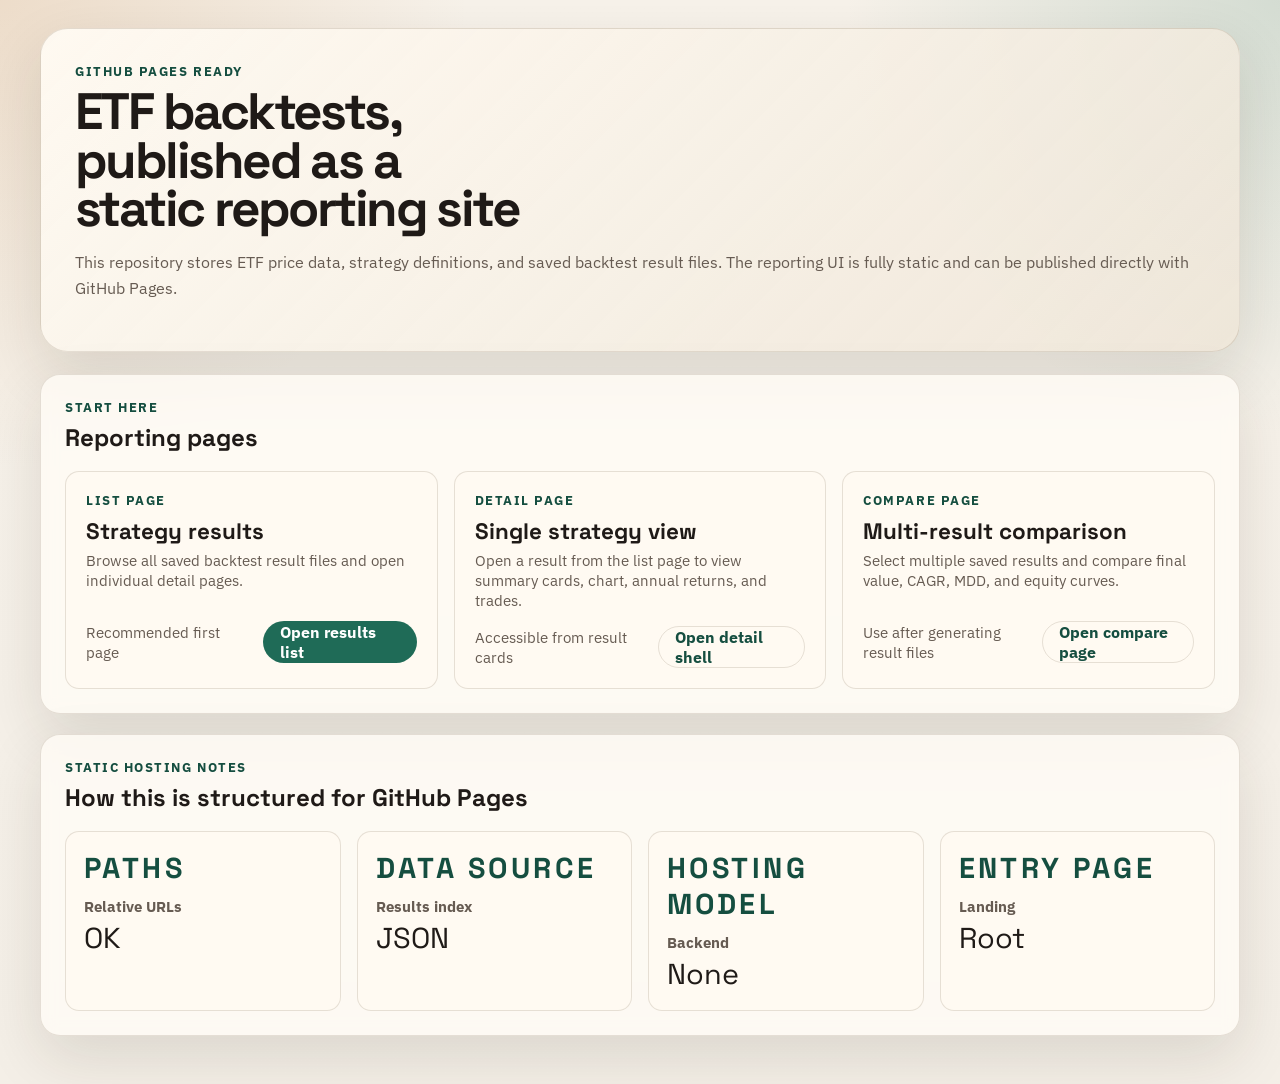
==== index.html @ 26f5f0ac "Prepare static backtest UI for GitHub Pages deployment" ====
<!DOCTYPE html>
<html lang="en">
  <head>
    <meta charset="UTF-8" />
    <meta name="viewport" content="width=device-width, initial-scale=1.0" />
    <title>Backtest Repository</title>
    <link rel="preconnect" href="https://fonts.googleapis.com" />
    <link rel="preconnect" href="https://fonts.gstatic.com" crossorigin />
    <link
      href="https://fonts.googleapis.com/css2?family=IBM+Plex+Sans:wght@400;500;600;700&family=Space+Grotesk:wght@500;700&display=swap"
      rel="stylesheet"
    />
    <link rel="stylesheet" href="web/styles.css" />
  </head>
  <body>
    <div class="page-shell">
      <header class="hero">
        <div class="hero-copy">
          <p class="eyebrow">GitHub Pages Ready</p>
          <h1>ETF backtests, published as a static reporting site</h1>
          <p class="hero-text">
            This repository stores ETF price data, strategy definitions, and saved backtest result files. The reporting UI
            is fully static and can be published directly with GitHub Pages.
          </p>
        </div>
      </header>

      <main class="content-stack">
        <section class="panel">
          <div class="panel-header">
            <div>
              <p class="section-label">Start here</p>
              <h2>Reporting pages</h2>
            </div>
          </div>
          <div class="result-grid">
            <article class="result-card">
              <div>
                <p class="section-label">List page</p>
                <h3 class="strategy-name">Strategy results</h3>
                <p class="strategy-id">Browse all saved backtest result files and open individual detail pages.</p>
              </div>
              <div class="card-footer">
                <p class="period-text">Recommended first page</p>
                <a class="button-link" href="web/index.html">Open results list</a>
              </div>
            </article>

            <article class="result-card">
              <div>
                <p class="section-label">Detail page</p>
                <h3 class="strategy-name">Single strategy view</h3>
                <p class="strategy-id">Open a result from the list page to view summary cards, chart, annual returns, and trades.</p>
              </div>
              <div class="card-footer">
                <p class="period-text">Accessible from result cards</p>
                <a class="button-link secondary" href="web/strategy.html">Open detail shell</a>
              </div>
            </article>

            <article class="result-card">
              <div>
                <p class="section-label">Compare page</p>
                <h3 class="strategy-name">Multi-result comparison</h3>
                <p class="strategy-id">Select multiple saved results and compare final value, CAGR, MDD, and equity curves.</p>
              </div>
              <div class="card-footer">
                <p class="period-text">Use after generating result files</p>
                <a class="button-link secondary" href="web/compare.html">Open compare page</a>
              </div>
            </article>
          </div>
        </section>

        <section class="panel">
          <div class="panel-header">
            <div>
              <p class="section-label">Static hosting notes</p>
              <h2>How this is structured for GitHub Pages</h2>
            </div>
          </div>
          <div class="metric-grid">
            <article class="metric-card">
              <p class="section-label">Paths</p>
              <h3>Relative URLs</h3>
              <p>OK</p>
            </article>
            <article class="metric-card">
              <p class="section-label">Data source</p>
              <h3>Results index</h3>
              <p>JSON</p>
            </article>
            <article class="metric-card">
              <p class="section-label">Hosting model</p>
              <h3>Backend</h3>
              <p>None</p>
            </article>
            <article class="metric-card">
              <p class="section-label">Entry page</p>
              <h3>Landing</h3>
              <p>Root</p>
            </article>
          </div>
        </section>
      </main>
    </div>
  </body>
</html>
---- web/styles.css ----
:root {
  --bg: #f4efe7;
  --panel: rgba(255, 252, 246, 0.82);
  --panel-strong: #fffaf2;
  --border: rgba(80, 58, 32, 0.14);
  --text: #1f1a17;
  --muted: #665b52;
  --brand: #1f6b57;
  --brand-strong: #154e40;
  --danger: #9f4b42;
  --shadow: 0 22px 60px rgba(44, 32, 17, 0.12);
  --radius-xl: 28px;
  --radius-lg: 20px;
  --radius-md: 14px;
  --radius-sm: 10px;
}

* {
  box-sizing: border-box;
}

body {
  margin: 0;
  min-height: 100vh;
  color: var(--text);
  font-family: "IBM Plex Sans", sans-serif;
  background:
    radial-gradient(circle at top left, rgba(191, 123, 56, 0.18), transparent 28%),
    radial-gradient(circle at top right, rgba(31, 107, 87, 0.16), transparent 26%),
    linear-gradient(180deg, #f7f2ea 0%, var(--bg) 100%);
}

a {
  color: inherit;
  text-decoration: none;
}

.page-shell {
  width: min(1200px, calc(100vw - 32px));
  margin: 0 auto;
  padding: 28px 0 48px;
}

.hero {
  display: flex;
  justify-content: space-between;
  gap: 24px;
  padding: 34px;
  border: 1px solid var(--border);
  border-radius: var(--radius-xl);
  background: linear-gradient(135deg, rgba(255, 250, 242, 0.95), rgba(238, 229, 215, 0.82));
  box-shadow: var(--shadow);
}

.hero.compact {
  align-items: end;
}

.hero-copy h1 {
  margin: 8px 0 12px;
  max-width: 14ch;
  font-family: "Space Grotesk", sans-serif;
  font-size: clamp(2.1rem, 4vw, 3.6rem);
  line-height: 0.95;
  letter-spacing: -0.05em;
}

.eyebrow,
.section-label,
.panel-meta,
.meta-label {
  margin: 0;
  color: var(--brand-strong);
  font-size: 0.8rem;
  font-weight: 700;
  letter-spacing: 0.12em;
  text-transform: uppercase;
}

.hero-text,
.empty-state {
  color: var(--muted);
  line-height: 1.6;
}

.top-nav {
  display: flex;
  align-items: start;
  gap: 10px;
}

.nav-link {
  padding: 12px 16px;
  border: 1px solid var(--border);
  border-radius: 999px;
  background: rgba(255, 255, 255, 0.6);
  font-weight: 600;
}

.nav-link.active,
.nav-link:hover {
  color: #fff;
  background: var(--brand);
  border-color: transparent;
}

.content-stack {
  display: grid;
  gap: 20px;
  margin-top: 22px;
}

.panel {
  padding: 24px;
  border: 1px solid var(--border);
  border-radius: var(--radius-lg);
  background: var(--panel);
  box-shadow: var(--shadow);
  backdrop-filter: blur(8px);
}

.panel-header {
  display: flex;
  justify-content: space-between;
  gap: 16px;
  align-items: end;
  margin-bottom: 18px;
}

.panel-header h2 {
  margin: 6px 0 0;
  font-family: "Space Grotesk", sans-serif;
  font-size: 1.5rem;
}

.result-grid,
.metric-grid,
.selection-grid {
  display: grid;
  gap: 16px;
}

.result-grid {
  grid-template-columns: repeat(auto-fit, minmax(260px, 1fr));
}

.metric-grid {
  grid-template-columns: repeat(auto-fit, minmax(180px, 1fr));
}

.selection-grid {
  grid-template-columns: repeat(auto-fit, minmax(250px, 1fr));
}

.result-card,
.metric-card,
.selection-card {
  border: 1px solid var(--border);
  border-radius: var(--radius-md);
  background: var(--panel-strong);
}

.result-card {
  display: grid;
  gap: 16px;
  padding: 20px;
}

.strategy-name {
  margin: 8px 0 4px;
  font-family: "Space Grotesk", sans-serif;
  font-size: 1.4rem;
}

.strategy-id,
.period-text,
.selection-meta {
  margin: 0;
  color: var(--muted);
  font-size: 0.95rem;
}

.metric-pair-grid {
  display: grid;
  grid-template-columns: repeat(2, minmax(0, 1fr));
  gap: 12px;
}

.metric-chip {
  padding: 12px;
  border-radius: var(--radius-sm);
  background: rgba(31, 107, 87, 0.07);
}

.metric-chip.negative {
  background: rgba(159, 75, 66, 0.08);
}

.metric-value {
  margin: 4px 0 0;
  font-size: 1.1rem;
  font-weight: 700;
}

.card-footer {
  display: flex;
  justify-content: space-between;
  align-items: center;
  gap: 12px;
}

.button-link {
  display: inline-flex;
  align-items: center;
  justify-content: center;
  min-height: 42px;
  padding: 0 16px;
  border: 1px solid transparent;
  border-radius: 999px;
  background: var(--brand);
  color: #fff;
  font-weight: 700;
}

.button-link.secondary {
  background: transparent;
  color: var(--brand-strong);
  border-color: var(--border);
}

.button-link:hover {
  background: var(--brand-strong);
}

.button-link.secondary:hover {
  background: rgba(31, 107, 87, 0.08);
}

.metric-card {
  padding: 18px;
}

.metric-card h3 {
  margin: 10px 0 4px;
  font-size: 0.95rem;
  color: var(--muted);
}

.metric-card p {
  margin: 0;
  font-family: "Space Grotesk", sans-serif;
  font-size: 1.8rem;
}

.chart-card {
  min-height: 360px;
  padding: 16px;
  border-radius: var(--radius-md);
  background: linear-gradient(180deg, rgba(255, 255, 255, 0.72), rgba(255, 248, 239, 0.92));
  border: 1px solid var(--border);
}

.table-wrap {
  overflow-x: auto;
  border-radius: var(--radius-md);
  border: 1px solid var(--border);
  background: rgba(255, 255, 255, 0.6);
}

.data-table {
  width: 100%;
  border-collapse: collapse;
  min-width: 720px;
}

.data-table th,
.data-table td {
  padding: 14px 16px;
  border-bottom: 1px solid rgba(80, 58, 32, 0.08);
  text-align: left;
  white-space: nowrap;
}

.data-table th {
  background: #f6efe2;
  color: var(--brand-strong);
  font-size: 0.84rem;
  text-transform: uppercase;
  letter-spacing: 0.08em;
}

.data-table tr:last-child td {
  border-bottom: 0;
}

.negative-text {
  color: var(--danger);
}

.positive-text {
  color: var(--brand);
}

.empty-state {
  padding: 18px;
  border: 1px dashed rgba(80, 58, 32, 0.22);
  border-radius: var(--radius-md);
  background: rgba(255, 255, 255, 0.45);
}

.hidden {
  display: none !important;
}

.selection-card {
  padding: 16px;
}

.selection-card label {
  display: grid;
  grid-template-columns: auto 1fr;
  gap: 12px;
  align-items: start;
}

.selection-card input {
  margin-top: 4px;
  accent-color: var(--brand);
}

.selection-title {
  margin: 0 0 4px;
  font-family: "Space Grotesk", sans-serif;
  font-size: 1.1rem;
}

@media (max-width: 880px) {
  .hero {
    flex-direction: column;
  }

  .top-nav {
    flex-wrap: wrap;
  }

  .card-footer {
    flex-direction: column;
    align-items: start;
  }

  .page-shell {
    width: min(100vw - 20px, 1200px);
    padding-top: 18px;
  }

  .panel,
  .hero {
    padding: 20px;
  }
}
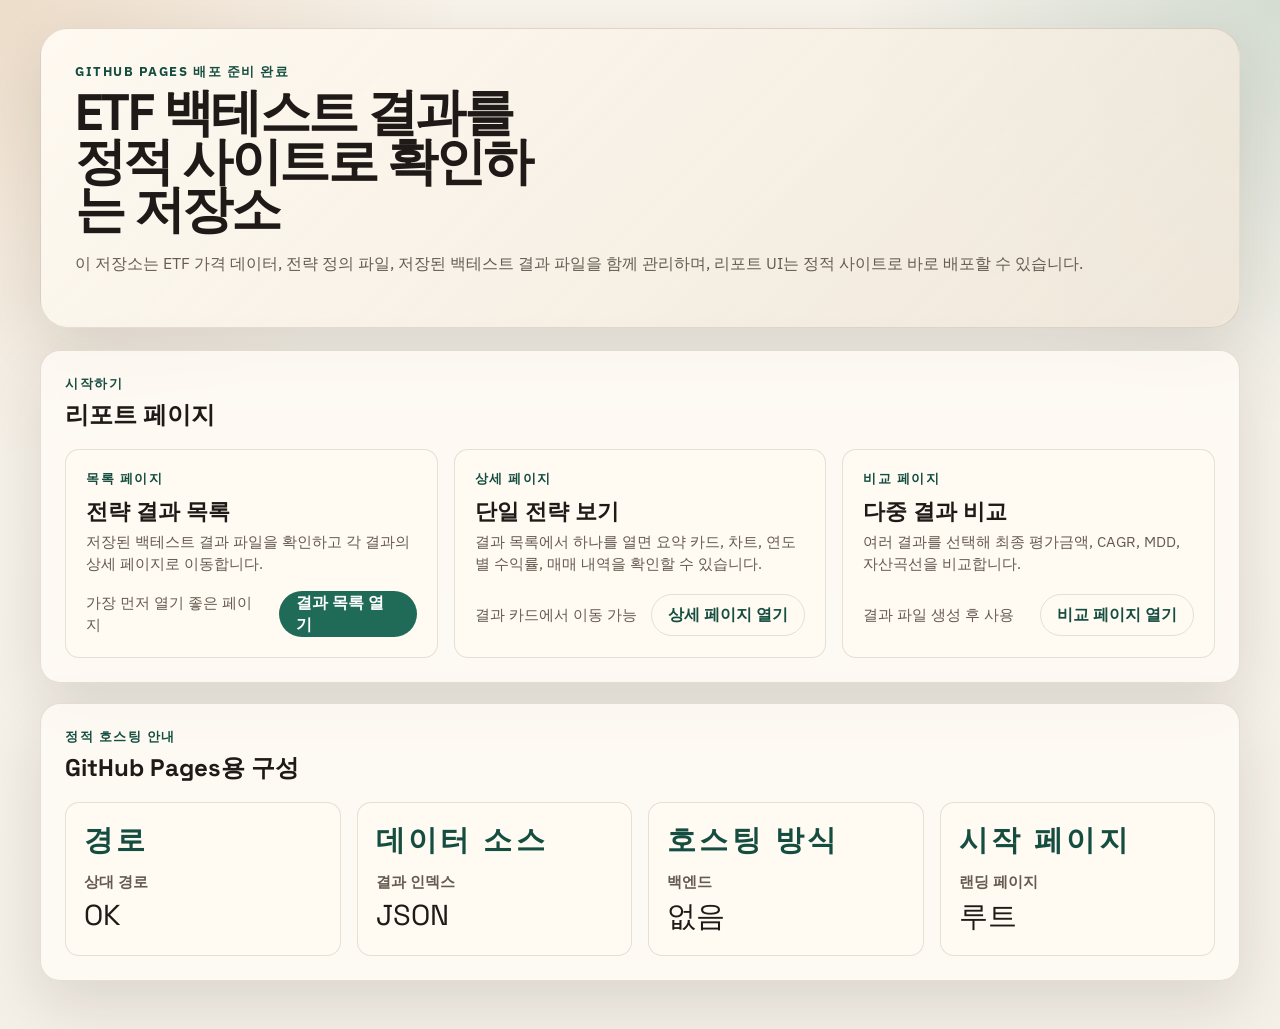
==== commit 94696210: "Add multi-strategy backtest flow and Korean static reporting UI" ====
--- a/index.html
+++ b/index.html
@@ -1,9 +1,9 @@
 <!DOCTYPE html>
-<html lang="en">
+<html lang="ko">
   <head>
     <meta charset="UTF-8" />
     <meta name="viewport" content="width=device-width, initial-scale=1.0" />
-    <title>Backtest Repository</title>
+    <title>백테스트 저장소</title>
     <link rel="preconnect" href="https://fonts.googleapis.com" />
     <link rel="preconnect" href="https://fonts.gstatic.com" crossorigin />
     <link
@@ -16,11 +16,10 @@
     <div class="page-shell">
       <header class="hero">
         <div class="hero-copy">
-          <p class="eyebrow">GitHub Pages Ready</p>
-          <h1>ETF backtests, published as a static reporting site</h1>
+          <p class="eyebrow">GitHub Pages 배포 준비 완료</p>
+          <h1>ETF 백테스트 결과를 정적 사이트로 확인하는 저장소</h1>
           <p class="hero-text">
-            This repository stores ETF price data, strategy definitions, and saved backtest result files. The reporting UI
-            is fully static and can be published directly with GitHub Pages.
+            이 저장소는 ETF 가격 데이터, 전략 정의 파일, 저장된 백테스트 결과 파일을 함께 관리하며, 리포트 UI는 정적 사이트로 바로 배포할 수 있습니다.
           </p>
         </div>
       </header>
@@ -29,44 +28,44 @@
         <section class="panel">
           <div class="panel-header">
             <div>
-              <p class="section-label">Start here</p>
-              <h2>Reporting pages</h2>
+              <p class="section-label">시작하기</p>
+              <h2>리포트 페이지</h2>
             </div>
           </div>
           <div class="result-grid">
             <article class="result-card">
               <div>
-                <p class="section-label">List page</p>
-                <h3 class="strategy-name">Strategy results</h3>
-                <p class="strategy-id">Browse all saved backtest result files and open individual detail pages.</p>
+                <p class="section-label">목록 페이지</p>
+                <h3 class="strategy-name">전략 결과 목록</h3>
+                <p class="strategy-id">저장된 백테스트 결과 파일을 확인하고 각 결과의 상세 페이지로 이동합니다.</p>
               </div>
               <div class="card-footer">
-                <p class="period-text">Recommended first page</p>
-                <a class="button-link" href="web/index.html">Open results list</a>
+                <p class="period-text">가장 먼저 열기 좋은 페이지</p>
+                <a class="button-link" href="web/index.html">결과 목록 열기</a>
               </div>
             </article>
 
             <article class="result-card">
               <div>
-                <p class="section-label">Detail page</p>
-                <h3 class="strategy-name">Single strategy view</h3>
-                <p class="strategy-id">Open a result from the list page to view summary cards, chart, annual returns, and trades.</p>
+                <p class="section-label">상세 페이지</p>
+                <h3 class="strategy-name">단일 전략 보기</h3>
+                <p class="strategy-id">결과 목록에서 하나를 열면 요약 카드, 차트, 연도별 수익률, 매매 내역을 확인할 수 있습니다.</p>
               </div>
               <div class="card-footer">
-                <p class="period-text">Accessible from result cards</p>
-                <a class="button-link secondary" href="web/strategy.html">Open detail shell</a>
+                <p class="period-text">결과 카드에서 이동 가능</p>
+                <a class="button-link secondary" href="web/strategy.html">상세 페이지 열기</a>
               </div>
             </article>
 
             <article class="result-card">
               <div>
-                <p class="section-label">Compare page</p>
-                <h3 class="strategy-name">Multi-result comparison</h3>
-                <p class="strategy-id">Select multiple saved results and compare final value, CAGR, MDD, and equity curves.</p>
+                <p class="section-label">비교 페이지</p>
+                <h3 class="strategy-name">다중 결과 비교</h3>
+                <p class="strategy-id">여러 결과를 선택해 최종 평가금액, CAGR, MDD, 자산곡선을 비교합니다.</p>
               </div>
               <div class="card-footer">
-                <p class="period-text">Use after generating result files</p>
-                <a class="button-link secondary" href="web/compare.html">Open compare page</a>
+                <p class="period-text">결과 파일 생성 후 사용</p>
+                <a class="button-link secondary" href="web/compare.html">비교 페이지 열기</a>
               </div>
             </article>
           </div>
@@ -75,30 +74,30 @@
         <section class="panel">
           <div class="panel-header">
             <div>
-              <p class="section-label">Static hosting notes</p>
-              <h2>How this is structured for GitHub Pages</h2>
+              <p class="section-label">정적 호스팅 안내</p>
+              <h2>GitHub Pages용 구성</h2>
             </div>
           </div>
           <div class="metric-grid">
             <article class="metric-card">
-              <p class="section-label">Paths</p>
-              <h3>Relative URLs</h3>
+              <p class="section-label">경로</p>
+              <h3>상대 경로</h3>
               <p>OK</p>
             </article>
             <article class="metric-card">
-              <p class="section-label">Data source</p>
-              <h3>Results index</h3>
+              <p class="section-label">데이터 소스</p>
+              <h3>결과 인덱스</h3>
               <p>JSON</p>
             </article>
             <article class="metric-card">
-              <p class="section-label">Hosting model</p>
-              <h3>Backend</h3>
-              <p>None</p>
+              <p class="section-label">호스팅 방식</p>
+              <h3>백엔드</h3>
+              <p>없음</p>
             </article>
             <article class="metric-card">
-              <p class="section-label">Entry page</p>
-              <h3>Landing</h3>
-              <p>Root</p>
+              <p class="section-label">시작 페이지</p>
+              <h3>랜딩 페이지</h3>
+              <p>루트</p>
             </article>
           </div>
         </section>
